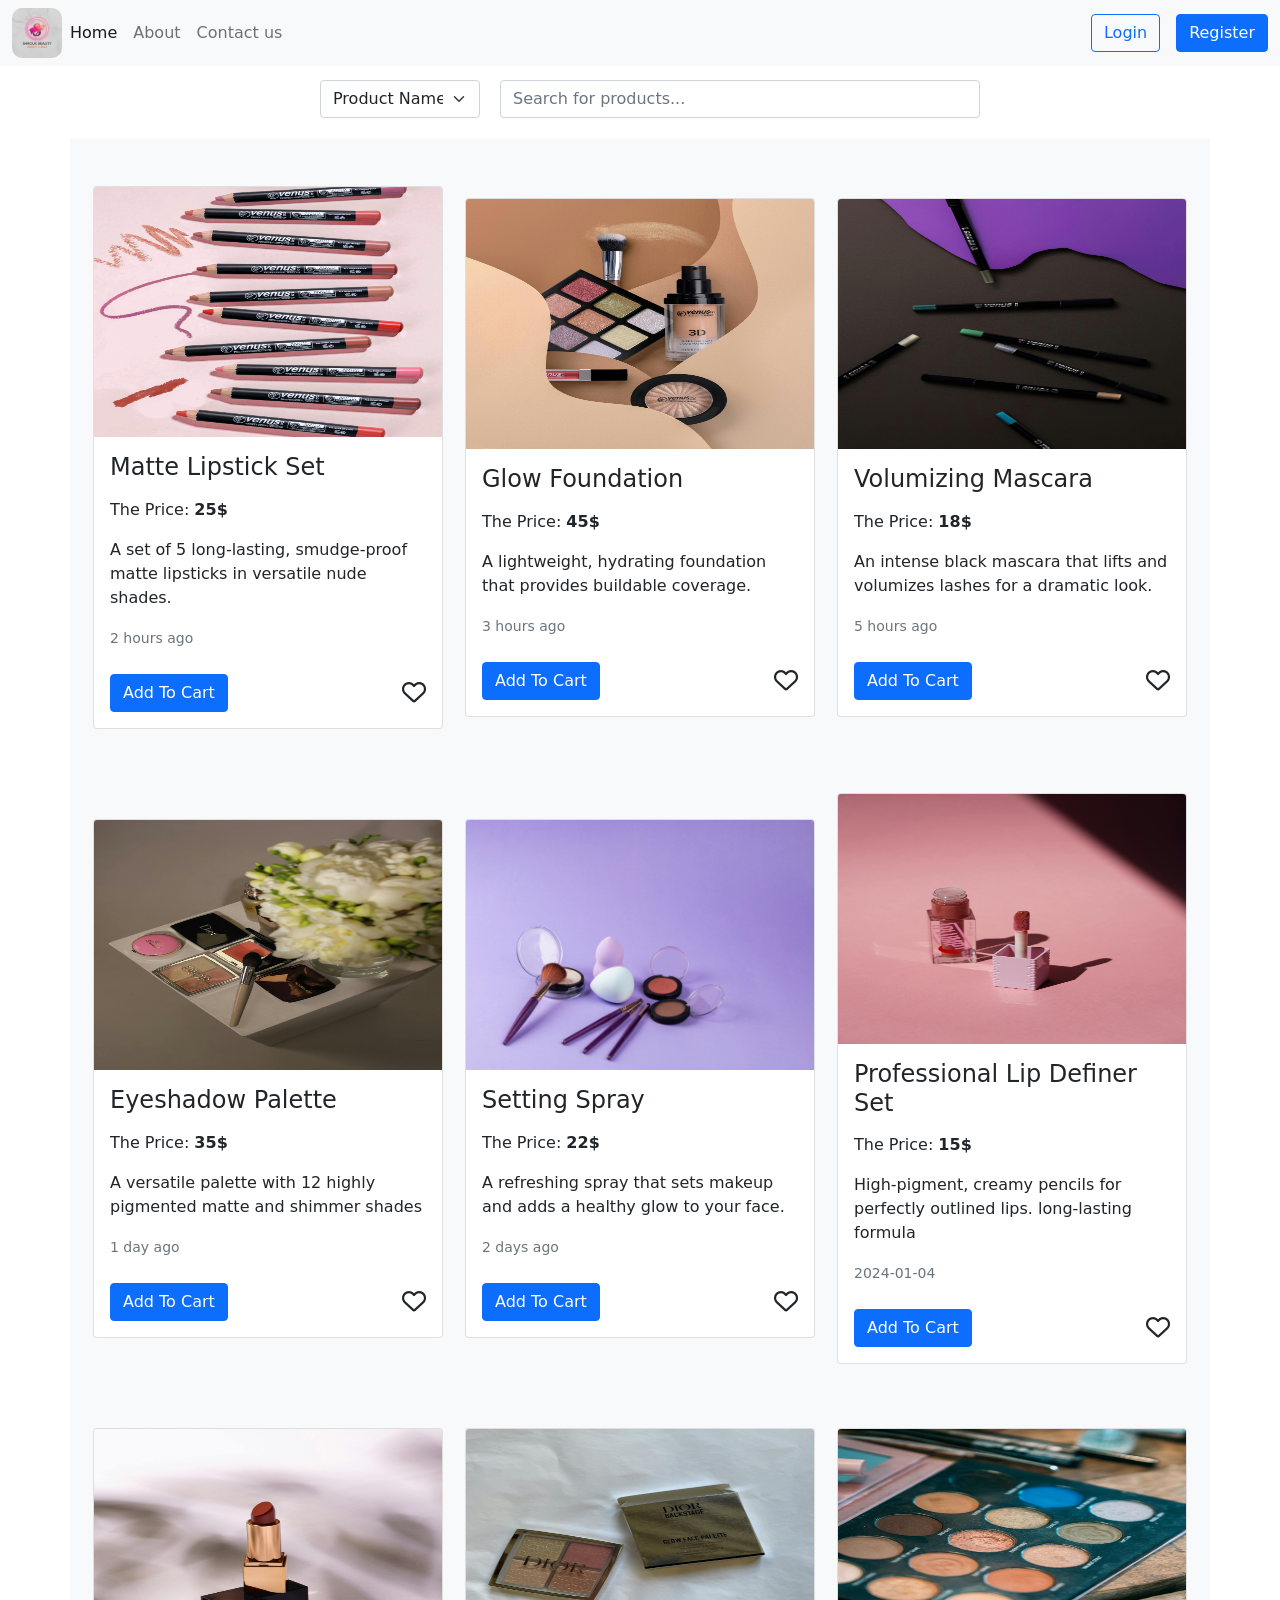
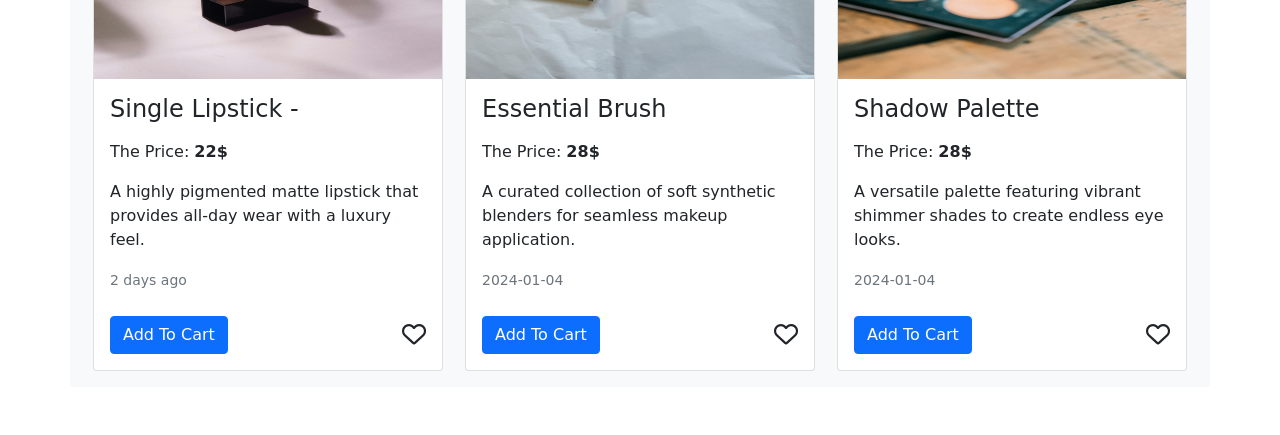
==== index.html @ 2173b1b1 "My first commit" ====
<!DOCTYPE html>
<html lang="en">

<head>
  <meta charset="UTF-8">
  <meta name="viewport" content="width=device-width, initial-scale=1.0">
  <title>Document</title>
  <link rel="stylesheet" href="css/bootstrap.css">
  <link rel="stylesheet" href="css/all.css">
</head>
<style>
  a .link {
    text-decoration: none;
    color: blue;
  }
  .product_container {
    margin-top: 20px;
  
  }

  #nameofaccount {
    /* display: none; */
    margin-right: 20px;
    font-weight: bold;
  }


  .icon {
    font-size: 24px;
    /* color: red; */
    cursor: pointer;
  }

  .icon-cart i {
    cursor: pointer;
  }

  .notification {
    top: -10px;
    left: 95px;
    display: none;
  }

  .rest_icons {
    display: none;
  }

  .product_cart {
    display: none;
    position: absolute;
    width: 280px;
    height: auto;
    background-color: white;
    box-shadow: 0 4px 8px rgba(0, 0, 0, 0.3);
    padding: 10px;
    top: 40px;
    right: 80px;
    z-index: 1000;
  }
  .container_search {
    margin-top: 80px;
    /* margin-bottom: 20px; */
  }
  #searchMode{
    margin-right: 20px;
  }
</style>

<body>


  <nav class="navbar navbar-expand-sm navbar-light bg-light fixed-top">
    <div class="container-fluid">
      <img src="images/Gemini_Generated_Image_7cnqp77cnqp77cnq.png" style="width: 50px; height: 50px; border-radius: 10px;">

      <button class="navbar-toggler" type="button" data-bs-toggle="collapse" data-bs-target="#navbarTogglerDemo03"
        aria-controls="navbarTogglerDemo03" aria-expanded="false" aria-label="Toggle navigation">
        <span class="navbar-toggler-icon"></span>
      </button>
      <div class="collapse navbar-collapse" id="navbarTogglerDemo03">

        <ul class="navbar-nav me-auto mb-2 mb-lg-0">
          <li class="nav-item">
            <a class="nav-link active" aria-current="page" href="index.html">Home</a>
          </li>
          <li class="nav-item">
            <a class="nav-link" href="#">About</a>
          </li>
          <li class="nav-item">
            <a class="nav-link " href="#" tabindex="-1" aria-disabled="true">Contact us</a>
          </li>
        </ul>

        <ul class="navbar-nav  mb-2 mb-lg-0 ">
          <a class="btn btn-outline-primary me-3 link" href="login.html" role="button">Login</a>
          <a class="btn btn-primary link" href="register.html" role="button">Register</a>
          <div class="icon-cart position-relative  rest_icons ">
            <a class="mt-0" id="nameofaccount" href="#" role="button"></a> <!-- المفروض يودينى على الاكونت بتاعى  -->
            <i class="fas fa-shopping-cart  fs-3 me-4 mt-1 text-primary icon_cart "></i>
            <span class="position-absolute  badge rounded-pill bg-danger notification"></span>
          
            <div class="product_cart  ">   <!-- largediv -->
              <!-- هنا هتظهر المنتجات اللى اتضافت للعربة  -->
              <div >
                <!-- <button class="btn btn-secondary me-2">+</button>
                 <button class="btn btn-secondary">-</button> -->
              </div>
              <a href="productofcart.html" class="btn btn-outline-primary me-2">View Cart</a>
            </div>
            <a class="btn btn-outline-danger me-2 " href="#" role="button" id="logout">Log out</a>
          </div>
        </ul>
      </div>
    </div>
  </nav>
  
<!-- /////////////////////////////////////////////////////////////////////////////////////////////////////////////////////////////// -->

  <!-- search -->
  <div class="container_search d-flex justify-content-between align-items-center flex-row col-6  mx-auto">
    <select id="searchMode" class="form-select w-25 col-3">
        <option value="name">Product Name</option>
        <option value="category">Category</option>
    </select>
    <input type="search" name="search" id="search" placeholder="Search for products..." class="form-control  w-75  col-6">  
  </div>
    <!-- products -->
  <div class="container bg-light mb-5 product_container ">
    <div class="allproduct d-flex  flex-row align-items-center justify-content-around flex-wrap " id="products">

      <!-- first card of product  عادى امسح الكود مش هيأثر -->
      <!-- <div class="card mb-3 mt-5" style="max-width: 540px;">
        <div class="row g-0">
          <div class="col-md-4">
            <img src="images/pexels-jackie-3483270-5203696.jpg" class="img-fluid rounded-start" alt="...">
          </div>
          <div class="col-md-8">
            <div class="card-body">
              <h4 class="card-title">Head Phone</h4>
              <p class="card-text">This is a wider card </p>
              <p class="card-text"><small class="text-muted">Last updated 3 mins ago</small></p>
            </div>
            <div class="product-action d-flex justify-content-between align-items-center px-3 pb-3 mt-4">
              <button class="addtocart btn btn-primary ">Add To Cart</button>
              <div class="icon"> <i class="fa-regular fa-heart fav " id="fav"></i> </div>
            </div>
          </div>
        </div>
      </div> -->
      <div class="card mb-3 mt-5" style="max-width: 540px; margin: auto;">                
  <img src="" class="card-img-top img-fluid" alt="Product Image">
  
  <div class="card-body">
    <h4 class="card-title">Matte Lipstick Set</h4>
    <p class="card-text">A set of 5 long-lasting, smudge-proof matte lipsticks in versatile nude shades.</p>
    <p class="card-text"><small class="text-muted">2 hours ago</small></p>
  </div>
  
  <div class="product-action d-flex justify-content-between align-items-center px-3 pb-3">
    <button class="addtocart btn btn-primary">Add To Cart</button>
    <div class="icon"> 
      <i class="fa-regular fa-heart fav" id="fav" style="font-size: 1.5rem; cursor: pointer;"></i> 
    </div>
  </div>
</div>
    </div>
  </div>


  <!-- <button id="themeToggle" class="btn btn-outline-warning">تبديل الوضع</button> -->

  <script src="js/script.js"></script>
  <script src="js/bootstrap.bundle.min.js"></script>
  
 <!-- <img src="images/pexels-eugenia-remark-5767088-31209317.jpg" alt=""> -->



</body>

</html>
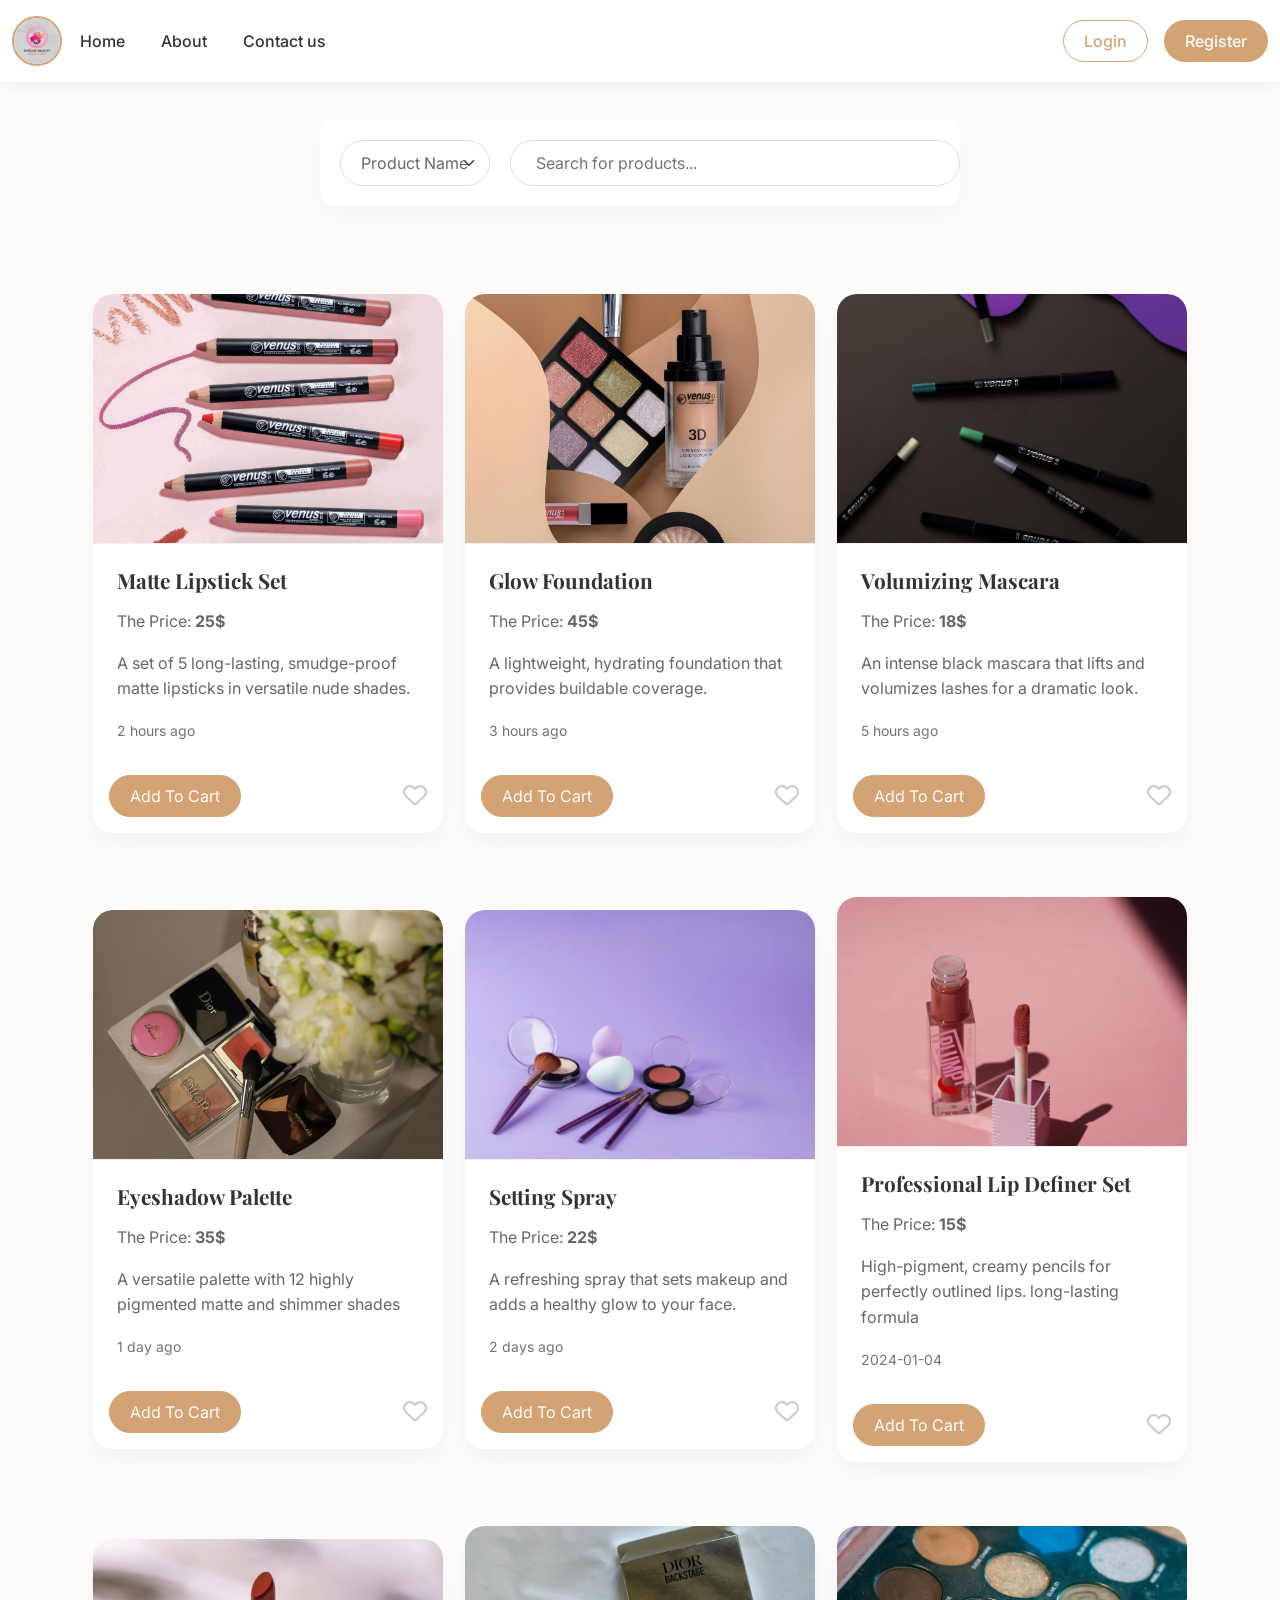
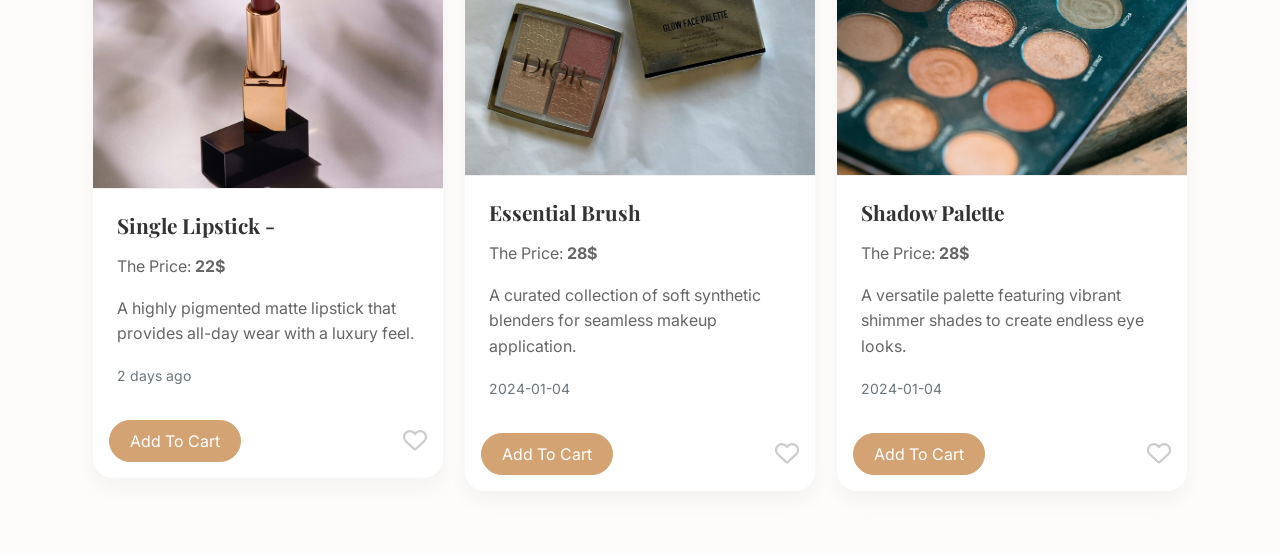
==== commit e3afff47: "update UI" ====
--- a/index.html
+++ b/index.html
@@ -7,64 +7,8 @@
   <title>Document</title>
   <link rel="stylesheet" href="css/bootstrap.css">
   <link rel="stylesheet" href="css/all.css">
+  <link rel="stylesheet" href="css/style.css">
 </head>
-<style>
-  a .link {
-    text-decoration: none;
-    color: blue;
-  }
-  .product_container {
-    margin-top: 20px;
-  
-  }
-
-  #nameofaccount {
-    /* display: none; */
-    margin-right: 20px;
-    font-weight: bold;
-  }
-
-
-  .icon {
-    font-size: 24px;
-    /* color: red; */
-    cursor: pointer;
-  }
-
-  .icon-cart i {
-    cursor: pointer;
-  }
-
-  .notification {
-    top: -10px;
-    left: 95px;
-    display: none;
-  }
-
-  .rest_icons {
-    display: none;
-  }
-
-  .product_cart {
-    display: none;
-    position: absolute;
-    width: 280px;
-    height: auto;
-    background-color: white;
-    box-shadow: 0 4px 8px rgba(0, 0, 0, 0.3);
-    padding: 10px;
-    top: 40px;
-    right: 80px;
-    z-index: 1000;
-  }
-  .container_search {
-    margin-top: 80px;
-    /* margin-bottom: 20px; */
-  }
-  #searchMode{
-    margin-right: 20px;
-  }
-</style>
 
 <body>
 
@@ -92,20 +36,19 @@
         </ul>
 
         <ul class="navbar-nav  mb-2 mb-lg-0 ">
-          <a class="btn btn-outline-primary me-3 link" href="login.html" role="button">Login</a>
-          <a class="btn btn-primary link" href="register.html" role="button">Register</a>
+          <a class="btn btn-outline-primary me-3 link  w-100" href="login.html" role="button">Login</a>
+          <a class="btn btn-primary link w-100" href="register.html" role="button">Register</a>
           <div class="icon-cart position-relative  rest_icons ">
             <a class="mt-0" id="nameofaccount" href="#" role="button"></a> <!-- المفروض يودينى على الاكونت بتاعى  -->
             <i class="fas fa-shopping-cart  fs-3 me-4 mt-1 text-primary icon_cart "></i>
             <span class="position-absolute  badge rounded-pill bg-danger notification"></span>
-          
             <div class="product_cart  ">   <!-- largediv -->
               <!-- هنا هتظهر المنتجات اللى اتضافت للعربة  -->
               <div >
                 <!-- <button class="btn btn-secondary me-2">+</button>
                  <button class="btn btn-secondary">-</button> -->
               </div>
-              <a href="productofcart.html" class="btn btn-outline-primary me-2">View Cart</a>
+                 <a href="productofcart.html" class="btn btn-outline-primary me-2">View Cart</a>
             </div>
             <a class="btn btn-outline-danger me-2 " href="#" role="button" id="logout">Log out</a>
           </div>
@@ -113,7 +56,6 @@
       </div>
     </div>
   </nav>
-  
 <!-- /////////////////////////////////////////////////////////////////////////////////////////////////////////////////////////////// -->
 
   <!-- search -->
@@ -147,22 +89,7 @@
           </div>
         </div>
       </div> -->
-      <div class="card mb-3 mt-5" style="max-width: 540px; margin: auto;">                
-  <img src="" class="card-img-top img-fluid" alt="Product Image">
-  
-  <div class="card-body">
-    <h4 class="card-title">Matte Lipstick Set</h4>
-    <p class="card-text">A set of 5 long-lasting, smudge-proof matte lipsticks in versatile nude shades.</p>
-    <p class="card-text"><small class="text-muted">2 hours ago</small></p>
-  </div>
-  
-  <div class="product-action d-flex justify-content-between align-items-center px-3 pb-3">
-    <button class="addtocart btn btn-primary">Add To Cart</button>
-    <div class="icon"> 
-      <i class="fa-regular fa-heart fav" id="fav" style="font-size: 1.5rem; cursor: pointer;"></i> 
-    </div>
-  </div>
-</div>
+      <!-- JS will dynamically inject product cards here -->
     </div>
   </div>
 
--- a/css/style.css
+++ b/css/style.css
@@ -0,0 +1,448 @@
+/* Import Premium Fonts */
+@import url('https://fonts.googleapis.com/css2?family=Inter:wght@300;400;500;600&family=Playfair+Display:ital,wght@0,400;0,600;0,700;1,400&display=swap');
+
+/* Global Variables for Premium Theme */
+:root {
+  --primary-color: #d4a373; /* Elegant warm tone */
+  --secondary-color: #faedcd; /* Soft background */
+  --accent-color: #e63946; /* Heart active color */
+  --text-dark: #333333;
+  --text-light: #666666;
+  --bg-light: #fefcfb;
+  --card-bg: #ffffff;
+}
+
+body {
+  font-family: 'Inter', sans-serif;
+  background-color: var(--bg-light);
+  color: var(--text-dark);
+}
+
+h1, h2, h3, h4, h5, h6, .card-title, .navbar-brand {
+  font-family: 'Playfair Display', serif;
+}
+
+/* Typography & Colors - Navbar & Links */
+.navbar {
+  background: rgba(255, 255, 255, 0.95) !important;
+  backdrop-filter: blur(10px);
+  box-shadow: 0 4px 15px rgba(0,0,0,0.05);
+  padding: 1rem 0;
+  transition: all 0.3s ease;
+}
+
+.navbar-nav .nav-link {
+  font-weight: 500;
+  color: var(--text-dark) !important;
+  margin: 0 10px;
+  transition: color 0.3s ease;
+}
+
+.navbar-nav .nav-link:hover {
+  color: var(--primary-color) !important;
+}
+
+.btn-primary {
+  background-color: var(--primary-color);
+  border-color: var(--primary-color);
+  color: white;
+  transition: all 0.3s ease;
+  border-radius: 25px;
+  padding: 8px 20px;
+}
+
+.btn-primary:hover, .btn-primary:focus {
+  background-color: #c49261;
+  border-color: #c49261;
+  color: white;
+  transform: translateY(-2px);
+  box-shadow: 0 5px 15px rgba(212, 163, 115, 0.4);
+}
+
+.btn-outline-primary {
+  color: var(--primary-color);
+  border-color: var(--primary-color);
+  border-radius: 25px;
+  padding: 8px 20px;
+  transition: all 0.3s ease;
+}
+
+.btn-outline-primary:hover {
+  background-color: var(--primary-color);
+  border-color: var(--primary-color);
+  color: white;
+  transform: translateY(-2px);
+}
+
+a.link {
+  text-decoration: none;
+  font-weight: 500;
+}
+
+/* Username */
+#nameofaccount {
+  margin-right: 20px;
+  font-family: 'Playfair Display', serif;
+  font-weight: 600;
+  font-size: 1.1rem;
+  color: var(--primary-color) !important;
+  display: flex;
+  align-items: center;
+}
+
+/* Search Bar Styling */
+.container_search {
+  margin-top: 120px;
+  margin-bottom: 40px;
+  background: var(--card-bg);
+  padding: 20px;
+  border-radius: 15px;
+  box-shadow: 0 10px 30px rgba(0,0,0,0.03);
+}
+
+#searchMode {
+  margin-right: 20px;
+  border-radius: 25px;
+  border: 1px solid #ddd;
+  padding: 10px 20px;
+  font-family: 'Inter', sans-serif;
+  color: var(--text-light);
+}
+
+#search {
+  border-radius: 25px;
+  border: 1px solid #ddd;
+  padding: 10px 25px;
+  transition: all 0.3s ease;
+  font-family: 'Inter', sans-serif;
+}
+
+#search:focus {
+  border-color: var(--primary-color);
+  box-shadow: 0 0 0 0.2rem rgba(212, 163, 115, 0.25);
+  outline: none;
+}
+
+/* Product Container & Cards */
+.product_container {
+  margin-top: 20px;
+  background-color: transparent !important;
+}
+
+/* Targeting generated product cards */
+.product-cards, .card {
+  border: none;
+  border-radius: 20px;
+  background: var(--card-bg);
+  overflow: hidden;
+  transition: all 0.4s cubic-bezier(0.175, 0.885, 0.32, 1.275);
+  box-shadow: 0 10px 20px rgba(0, 0, 0, 0.04);
+}
+
+.product-cards:hover, .card:hover {
+  transform: translateY(-10px);
+  box-shadow: 0 20px 40px rgba(0, 0, 0, 0.08);
+}
+
+.card-img-top {
+  border-bottom: 1px solid #f0f0f0;
+  object-fit: cover; /* Prevents distortion */
+  transition: transform 0.5s ease;
+}
+
+.card:hover .card-img-top {
+  transform: scale(1.03);
+}
+
+.card-body {
+  padding: 1.5rem;
+}
+
+.card-title {
+  font-size: 1.3rem;
+  font-weight: 700;
+  margin-bottom: 0.5rem;
+}
+
+.card-text {
+  color: var(--text-light);
+  line-height: 1.6;
+}
+
+/* Icons & Heart Interactive Effect */
+.icon {
+  font-size: 24px;
+  cursor: pointer;
+}
+
+.icon .fav, .icon .fa-heart {
+  transition: transform 0.2s cubic-bezier(0.175, 0.885, 0.32, 1.275), color 0.3s ease;
+  color: #ccc;
+}
+
+.icon .fav:hover, .icon .fa-heart:hover {
+  transform: scale(1.15);
+  color: #ffb3b3;
+}
+
+/* This targets the filled heart specifically to ensure it overrides when solid */
+.icon .fa-solid.fa-heart, .icon .fa-solid.fav {
+  color: var(--accent-color) !important;
+  transform: scale(1.1);
+}
+
+/* Cart Menu Styling */
+.icon-cart i {
+  cursor: pointer;
+  color: var(--text-dark) !important;
+  transition: color 0.3s ease;
+}
+
+.icon-cart i:hover {
+  color: var(--primary-color) !important;
+}
+
+.notification {
+  top: -8px;
+  left: 90px;
+  display: none;
+  background-color: var(--primary-color) !important;
+  color: white;
+  border: 2px solid white;
+}
+
+.rest_icons {
+  display: none;
+  align-items: center;
+}
+
+/* Cart dropdown panel */
+.product_cart {
+  display: none;
+  position: absolute;
+  width: 340px;
+  max-height: 400px;
+  overflow-y: auto;
+  overflow-x: hidden;
+  background-color: rgba(255, 255, 255, 0.98);
+  backdrop-filter: blur(15px);
+  box-shadow: 0 15px 35px rgba(0, 0, 0, 0.1);
+  padding: 15px;
+  top: 50px;
+  right: 60px;
+  z-index: 1000;
+  border-radius: 15px;
+  border: 1px solid rgba(0,0,0,0.05);
+}
+
+/* Slim Scrollbar for Cart */
+.product_cart::-webkit-scrollbar {
+  width: 6px;
+}
+
+.product_cart::-webkit-scrollbar-track {
+  background: transparent; 
+  border-radius: 10px;
+}
+
+.product_cart::-webkit-scrollbar-thumb {
+  background: rgba(212, 163, 115, 0.5); /* Primary color slightly transparent */
+  border-radius: 10px;
+}
+
+.product_cart::-webkit-scrollbar-thumb:hover {
+  background: rgba(212, 163, 115, 0.8);
+}
+
+/* Cart inner items */
+.product_cart .row-col-6 {
+  display: flex;
+  align-items: center;
+  justify-content: space-between;
+  border-bottom: 1px solid #f0f0f0;
+  padding: 12px 5px !important;
+  background-color: transparent !important;
+  margin-bottom: 0 !important;
+}
+
+.product_cart .row-col-6 p {
+  margin: 0;
+  font-size: 0.9rem;
+  font-weight: 500;
+  flex: 1;
+}
+
+.product_cart .row-col-6 strong {
+  display: block;
+  font-size: 0.85rem;
+  color: var(--primary-color) !important;
+  margin-top: 4px;
+}
+
+.product_cart .btn-secondary {
+  background-color: #f8f9fa;
+  color: var(--text-dark);
+  border: 1px solid #e9ecef;
+  border-radius: 50%;
+  width: 25px;
+  height: 25px;
+  padding: 0;
+  display: flex;
+  align-items: center;
+  justify-content: center;
+  font-weight: bold;
+}
+
+.product_cart .btn-secondary:hover {
+  background-color: var(--primary-color);
+  color: white;
+  border-color: var(--primary-color);
+}
+
+.product_cart .number {
+  font-weight: 600;
+  width: 20px;
+  text-align: center;
+}
+
+/* View Cart button */
+.product_cart .btn-outline-primary {
+  width: 100%;
+  margin-top: 15px;
+}
+
+#logout {
+  border-radius: 25px;
+}
+
+/* Image rounding for navbar */
+.navbar img {
+  border-radius: 50% !important;
+  border: 2px solid var(--primary-color);
+}
+
+/* Product of Cart Page Specifics */
+.home .card, .fav .card {
+  box-shadow: 0 5px 15px rgba(0, 0, 0, 0.05);
+  transition: all 0.3s ease;
+  border-radius: 15px;
+  overflow: hidden;
+  border: none;
+}
+
+.home .card:hover, .fav .card:hover {
+  transform: translateY(-5px);
+  box-shadow: 0 15px 30px rgba(0, 0, 0, 0.08);
+}
+
+.home .btn-danger {
+  background-color: transparent;
+  color: var(--accent-color);
+  border: 1px solid var(--accent-color);
+  border-radius: 25px;
+  padding: 8px;
+  font-weight: 500;
+  transition: all 0.3s ease;
+}
+
+.home .btn-danger:hover {
+  background-color: var(--accent-color);
+  color: white;
+  transform: translateY(-2px);
+  box-shadow: 0 5px 15px rgba(230, 57, 70, 0.3);
+}
+
+.home .btn-secondary {
+  border-radius: 50%;
+  width: 35px;
+  height: 35px;
+  display: flex;
+  align-items: center;
+  justify-content: center;
+  background-color: var(--secondary-color);
+  color: var(--primary-color);
+  border: none;
+  font-weight: bold;
+}
+
+.home .btn-secondary:hover {
+  background-color: var(--primary-color);
+  color: white;
+}
+
+/* Auth Pages Styling */
+.auth-container {
+  min-height: calc(100vh - 120px);
+  display: flex;
+  align-items: center;
+  justify-content: center;
+  padding-top: 80px;
+}
+
+.auth-form-wrapper {
+  background: var(--card-bg);
+  border-radius: 20px;
+  box-shadow: 0 10px 40px rgba(0, 0, 0, 0.08);
+  overflow: hidden;
+  border: 1px solid rgba(212, 163, 115, 0.2);
+}
+
+.auth-form-content {
+  padding: 3rem;
+  display: flex;
+  flex-direction: column;
+  justify-content: center;
+}
+
+.auth-form-content h2 {
+  color: var(--primary-color);
+  font-weight: 700;
+  margin-bottom: 0.5rem;
+}
+
+.auth-input {
+  border-radius: 12px;
+  border: 1px solid rgba(0, 0, 0, 0.1);
+  padding: 12px 15px;
+  transition: all 0.3s ease;
+  background-color: var(--bg-light);
+}
+
+.auth-input:focus {
+  border-color: var(--primary-color);
+  box-shadow: 0 0 0 3px rgba(212, 163, 115, 0.2);
+  background-color: #fff;
+  outline: none;
+}
+
+.auth-btn {
+  border-radius: 25px;
+  padding: 12px;
+  font-weight: 600;
+  letter-spacing: 0.5px;
+  transition: all 0.3s ease;
+}
+
+.auth-btn:hover {
+  transform: translateY(-3px);
+  box-shadow: 0 5px 15px rgba(212, 163, 115, 0.4);
+}
+
+.auth-image {
+  height: 100%;
+  width: 100%;
+  object-fit: cover;
+  min-height: 500px;
+}
+
+.auth-link {
+  color: var(--primary-color);
+  font-weight: 700;
+  text-decoration: none;
+  transition: all 0.3s ease;
+}
+
+.auth-link:hover {
+  color: var(--accent-color);
+  text-decoration: underline;
+}
